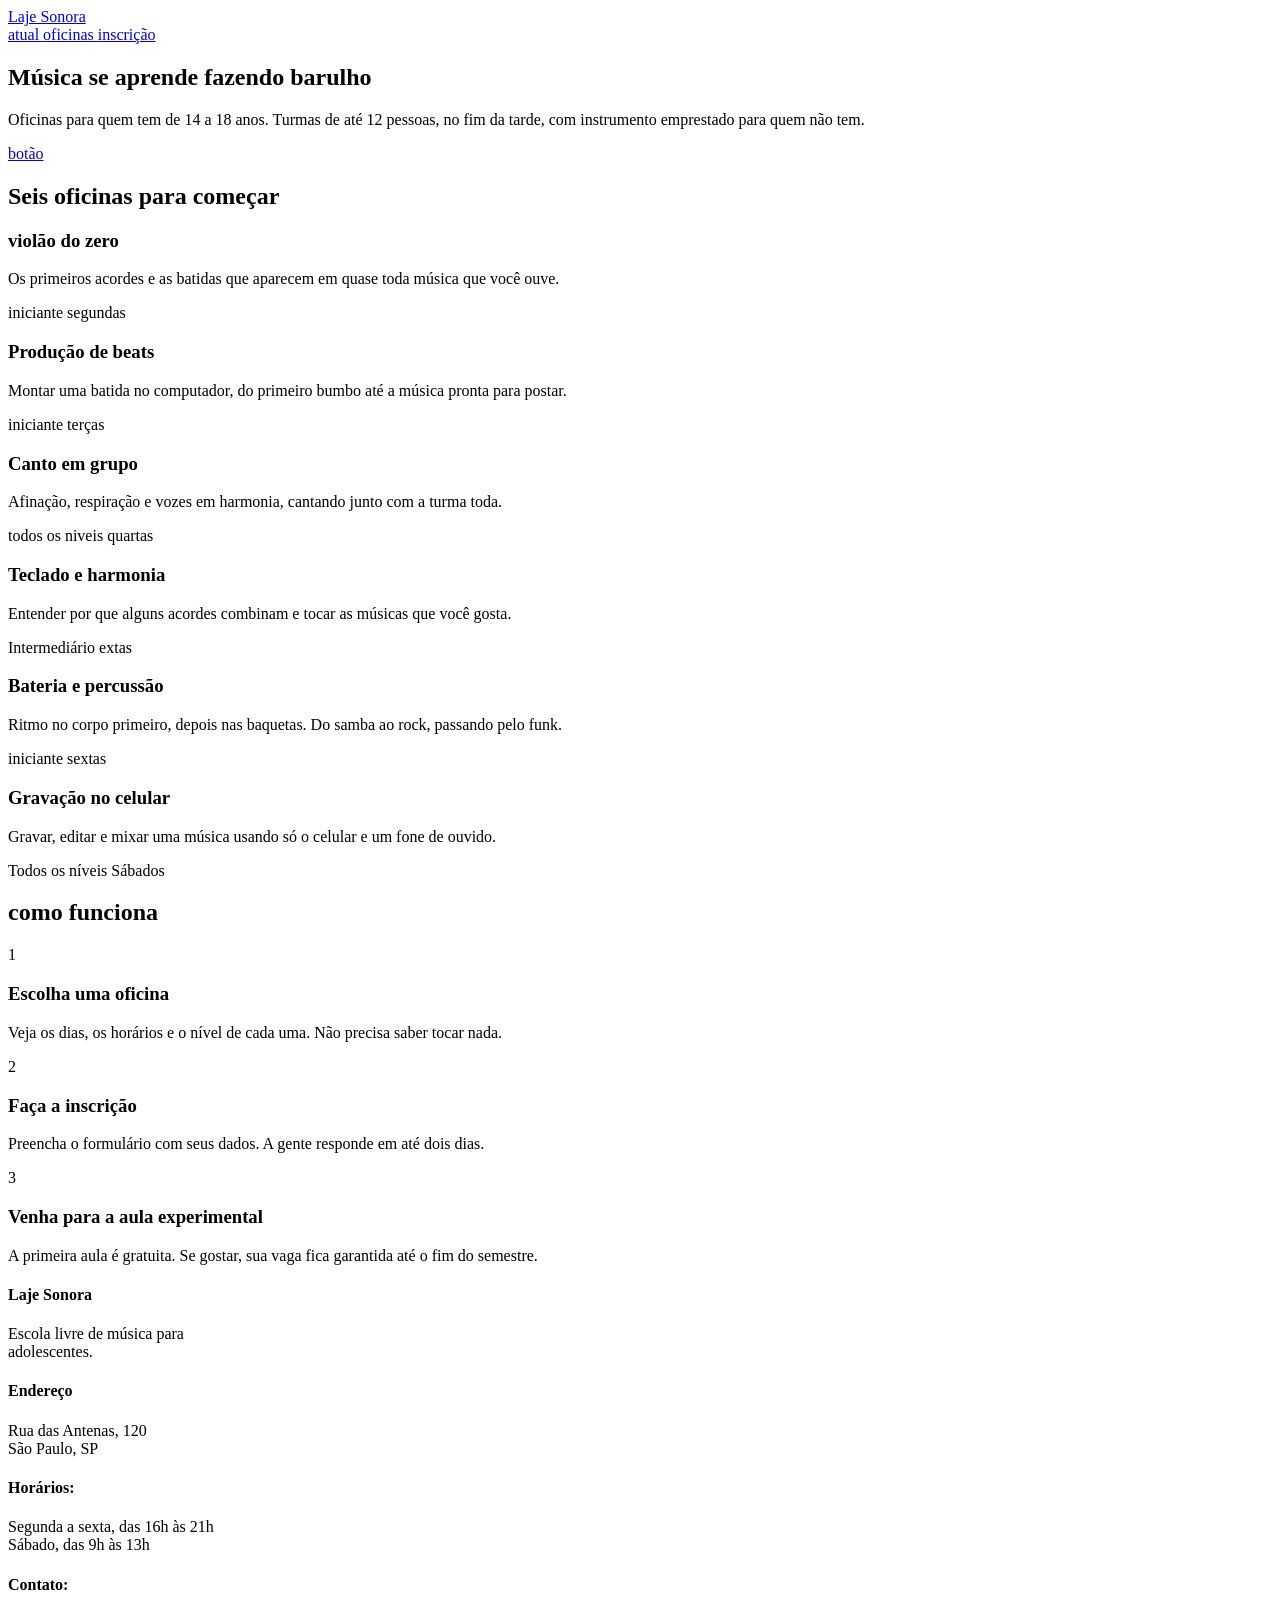
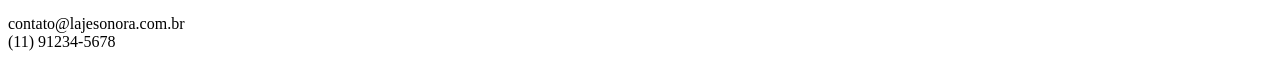
==== index.html @ 2c94d05d "JWTtools" ====
<!DOCTYPE html>
<html lang="pt-BR">
<head>
    <meta charset="UTF-8">
    <meta name="viewport" content="width=device-width, initial-scale=1.0">
    <title>Laje Sonora | Início</title>
    <link rel="stylesheet" href="index.css">
    <link rel="preconnect" href="https://fonts.googleapis.com">
    <link rel="preconnect" href="https://fonts.gstatic.com" crossorigin>
    <link href="https://fonts.googleapis.com/css2?family=Big+Shoulders:opsz,wght@10..72,100..900&display=swap" rel="stylesheet">
    <link rel="preconnect" href="https://fonts.googleapis.com">
<link rel="preconnect" href="https://fonts.gstatic.com" crossorigin>
<link href="https://fonts.googleapis.com/css2?family=Big+Shoulders:opsz,wght@10..72,900&display=swap" rel="stylesheet">
</head>
<body>
    <header class="conteudo topo">
        <a href="index.html" class="logo"> Laje Sonora </a>
        <nav class="menu">
            <a href="index.html"> atual </a>
            <a href="htmls/oficinas.html">oficinas </a>
            <a href="htmls/inscrição.html">inscrição</a>
        </nav>
    </header>

    <main>
        <section class="conteudo cartazes">
            <div class="cartaz cartaz-principal">
                <h1> Música se aprende fazendo barulho</h1>
            </div>
            <div class="cartaz cartaz-lateral">
                <p>Oficinas para quem tem de 14 a 18 anos. Turmas de até 12 pessoas, no fim da tarde, com instrumento emprestado para quem não tem.</p>
                <a href="./htmls/oficinas.html">botão</a>
            </div>
        </section>   
        <section class="conteudo secao">
            <h2 class="titulo-secao">Seis oficinas para começar</h2>
            <div class="card">
                <article class="card">
                    <div class="foto foto-azul"></div>
                    <div class="card-texto">
                        <h3>violão do zero</h3>
                        <p>Os primeiros acordes e as batidas que aparecem em quase toda música que você ouve.</p>
                        <div class="card-info">
                            <span>iniciante</span>
                            <span>segundas</span>
                        </div>
                    </div>
                </article>
                <article class="card">
                    <div class="foto foto-amarela"></div>
                    <div class="card-texto">
                        <h3>Produção de beats</h3>
                        <p>Montar uma batida no computador, do primeiro bumbo até a música pronta para postar.</p>
                        <div class="card-info">
                            <span>iniciante</span>
                            <span>terças</span>
                        </div>
                    </div>
                </article>
                <article class="card">
                    <div class="foto foto-tinta"></div>
                    <div class="card-texto">
                        <h3>Canto em grupo</h3>
                        <p>Afinação, respiração e vozes em harmonia, cantando junto com a turma toda.</p>
                        <div class="card-info">
                            <span>todos os niveis</span>
                            <span>quartas</span>
                        </div>
                    </div>
                </article>
                <article class="card">
                    <div class="foto"></div>
                    <div class="card-texto">
                        <h3>Teclado e harmonia</h3>
                        <p>Entender por que alguns acordes combinam e tocar as músicas que você gosta.</p>
                        <div class="card-info">
                            <span>Intermediário</span>
                            <span><S></S>extas</span>
                        </div>
                    </div>
                </article>
                <article class="card">
                    <div class="foto foto-azul"></div>
                    <div class="card-texto">
                        <h3>Bateria e percussão</h3>
                        <p>Ritmo no corpo primeiro, depois nas baquetas. Do samba ao rock, passando pelo funk.</p>
                        <div class="card-info">
                            <span>iniciante</span>
                            <span>sextas</span>
                        </div>
                    </div>
                </article>
                <article class="card">
                    <div class="foto foto-amarela"></div>
                    <div class="card-texto">
                        <h3>Gravação no celular</h3>
                        <p>Gravar, editar e mixar uma música usando só o celular e um fone de ouvido.</p>
                        <div class="card-info">
                            <span>Todos os níveis</span>
                            <span>Sábados</span>
                        </div>
                    </div>
                </article>
            </div>
        </section>

        <section class="conteudo secao">
            <h2 class="titulo-secao">como funciona</h2>
            <div class="passos">
                <p class="passo-numero">1</p>
                <h3>Escolha uma oficina</h3>
                <p>Veja os dias, os horários e o nível de cada uma. Não precisa saber tocar nada.</p>
            </div>
            <div class="passos">
                <p class="passo-numero">2</p>
                <h3>Faça a inscrição</h3>
                <p>Preencha o formulário com seus dados. A gente responde em até dois dias.</p>
            </div>
            <div class="passos">
                <p class="passo-numero">3</p>
                <h3>Venha para a aula experimental</h3>
                <p>A primeira aula é gratuita. Se gostar, sua vaga fica garantida até o fim do semestre.</p>
            </div>
        </section>

    </main>

    <footer class="rodape">
        <div class="conteudo rodape-coluna">
            <h4>Laje Sonora</h4>
            <p>Escola livre de música para <br> adolescentes.</p>
        </div>
        <div class="conteudo rodape-coluna">
            <h4>Endereço</h4>
            <p>Rua das Antenas, 120<br>São Paulo, SP</p>
        </div>
        <div class="conteudo rodape-coluna">
            <h4>Horários:</h4>
            <p>Segunda a sexta, das 16h às 21h<br>Sábado, das 9h às 13h</p>
        </div>
        <div class="conteudo rodape-coluna">
            <h4>Contato:</h4>
            <p>contato@lajesonora.com.br<br>(11) 91234-5678</p>
        </div>
    </footer>
</body>
</html>
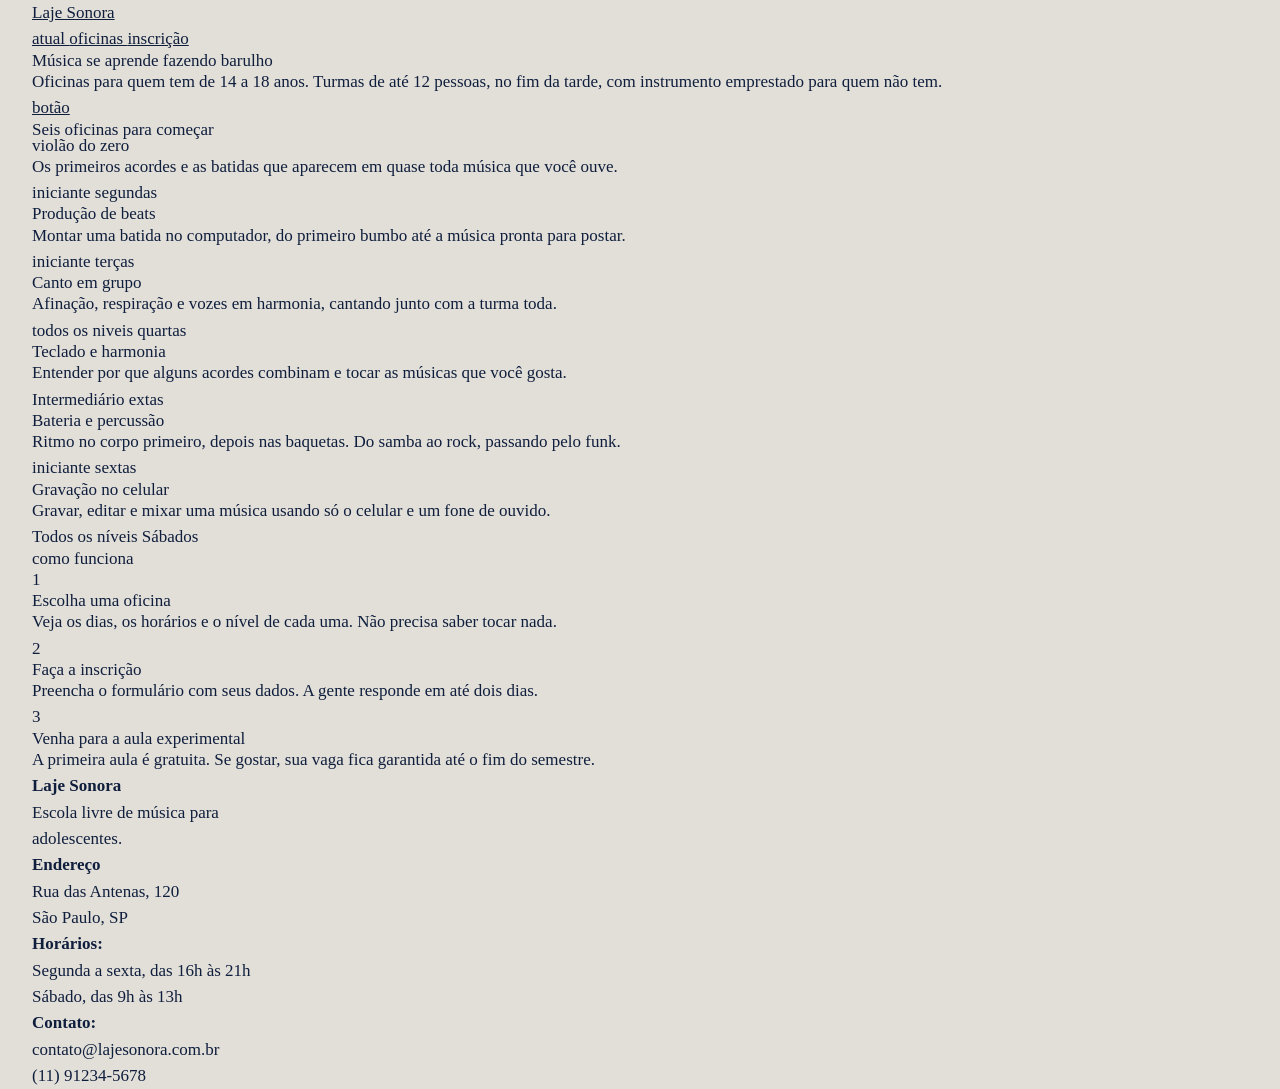
==== commit a5c7bf94: "CSS geral: reset, variáveis e fontes" ====
--- a/index.html
+++ b/index.html
@@ -4,7 +4,7 @@
     <meta charset="UTF-8">
     <meta name="viewport" content="width=device-width, initial-scale=1.0">
     <title>Laje Sonora | Início</title>
-    <link rel="stylesheet" href="index.css">
+    <link rel="stylesheet" href="./CSSs/index.css">
     <link rel="preconnect" href="https://fonts.googleapis.com">
     <link rel="preconnect" href="https://fonts.gstatic.com" crossorigin>
     <link href="https://fonts.googleapis.com/css2?family=Big+Shoulders:opsz,wght@10..72,100..900&display=swap" rel="stylesheet">
--- a/CSSs/index.css
+++ b/CSSs/index.css
@@ -0,0 +1,38 @@
+*{
+    margin: 0;
+    padding: 0;
+    box-sizing: border-box;
+    color: inherit;
+}
+
+:root{
+    --concreto: #E2DFD8;
+    --concreto-escuro: #CBC7BE;
+    --tinta: #0F1E3D;
+    --caixa-dagua:#1F5FBF;
+    --fita: #F3C623;
+    --branco: #FFFFFF;
+
+    --fonte-cartaz: "Big Shoulders", "Arial Narrow", sans-serif;
+    --fonte-texto: "archivo", "arial", sans-serif;
+}
+
+body{
+    background-color: var(--concreto);
+    color: var(--tinta);
+    font: var(--fonte-texto);
+    font-size: 17px;
+    line-height: 1.55;
+}
+
+h1, h2, h3 {
+    font: var(--fonte-cartaz);
+    font: 900;
+    line-height: 0.95;
+}
+
+.conteudo{
+    max-height: 1200px;
+    margin-inline: auto;
+    padding-inline: 32px;
+}
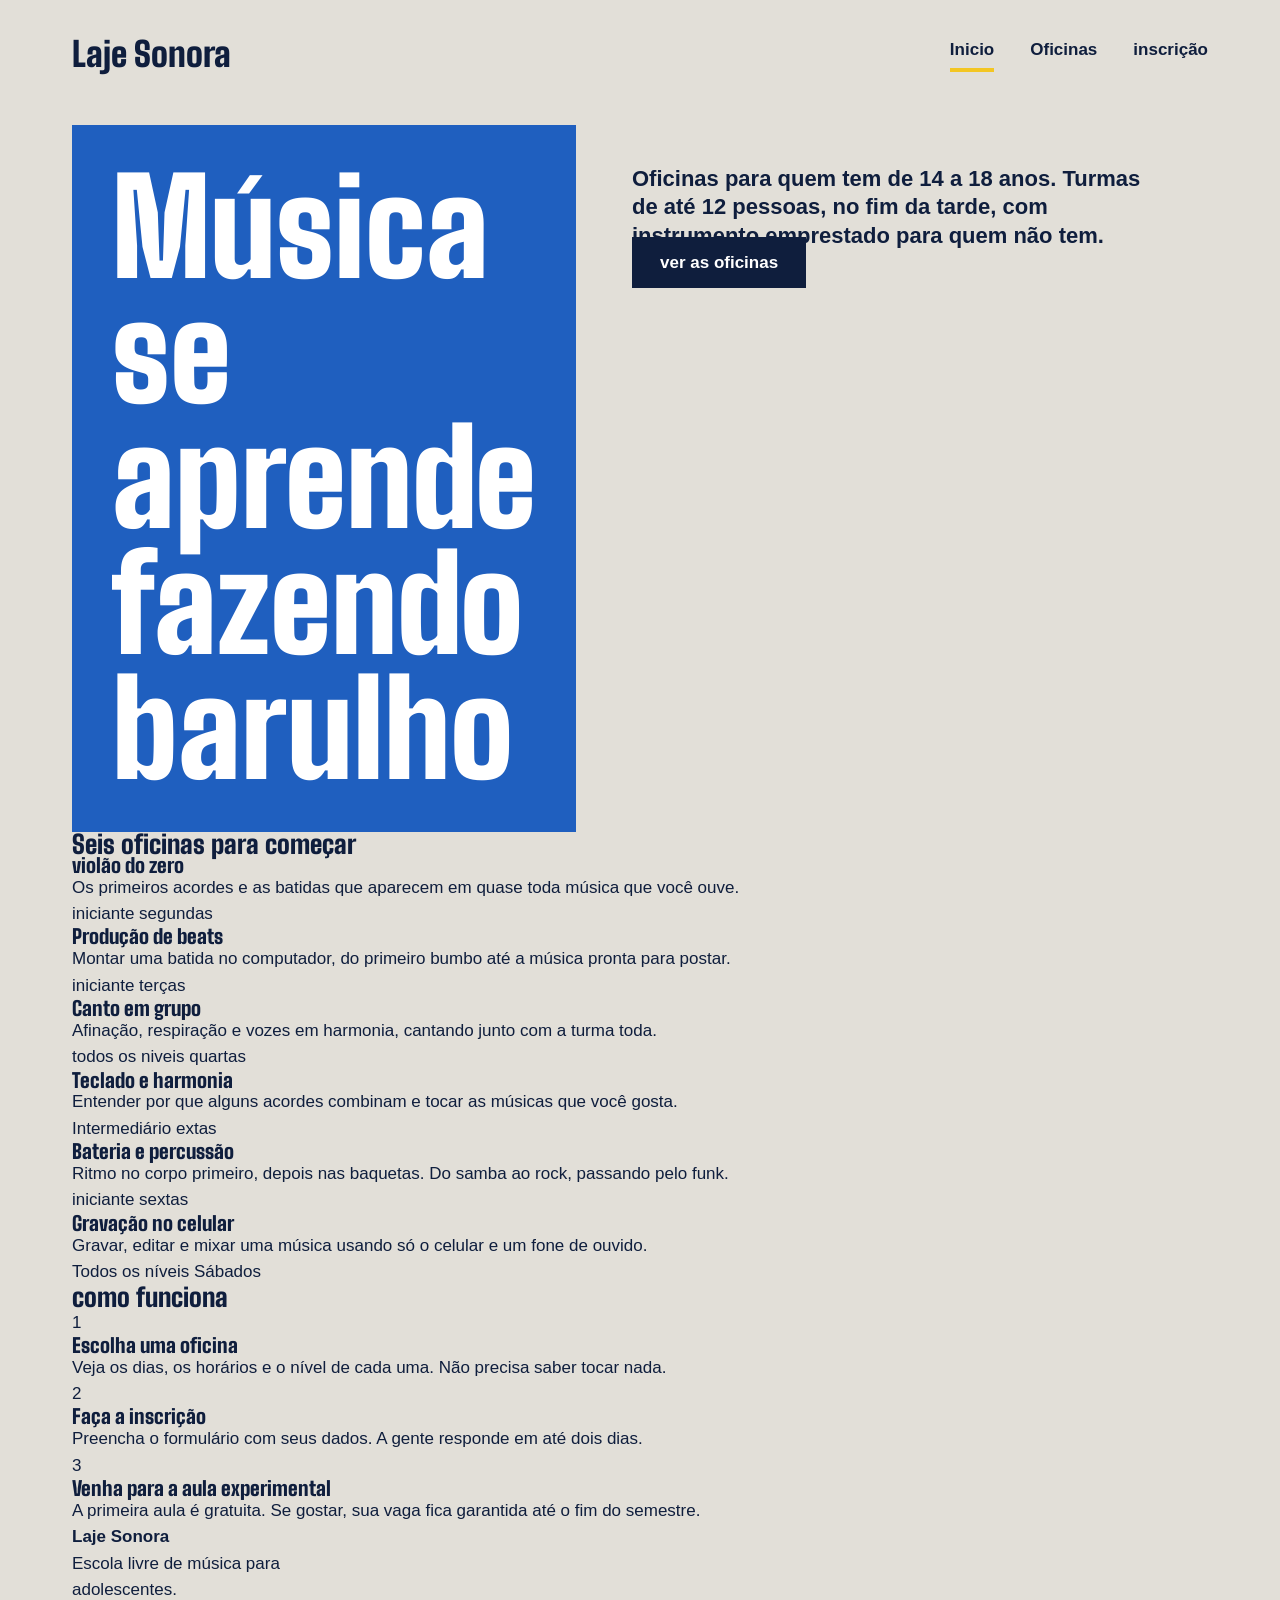
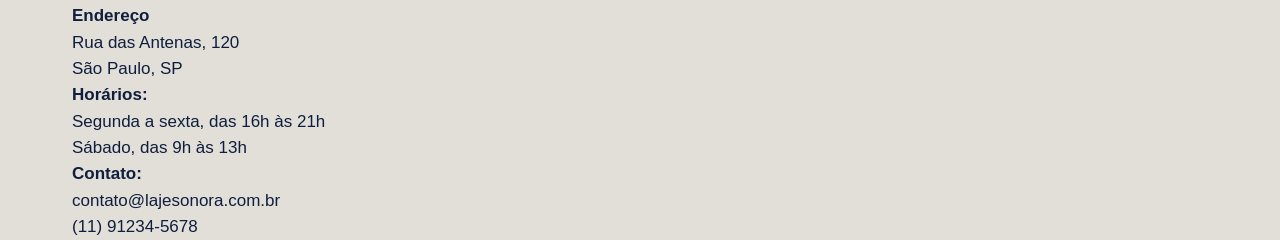
==== commit 2c3d8723: "cartazes do topo" ====
--- a/index.html
+++ b/index.html
@@ -1,5 +1,6 @@
 <!DOCTYPE html>
 <html lang="pt-BR">
+
 <head>
     <meta charset="UTF-8">
     <meta name="viewport" content="width=device-width, initial-scale=1.0">
@@ -7,18 +8,21 @@
     <link rel="stylesheet" href="./CSSs/index.css">
     <link rel="preconnect" href="https://fonts.googleapis.com">
     <link rel="preconnect" href="https://fonts.gstatic.com" crossorigin>
-    <link href="https://fonts.googleapis.com/css2?family=Big+Shoulders:opsz,wght@10..72,100..900&display=swap" rel="stylesheet">
+    <link href="https://fonts.googleapis.com/css2?family=Big+Shoulders:opsz,wght@10..72,100..900&display=swap"
+        rel="stylesheet">
     <link rel="preconnect" href="https://fonts.googleapis.com">
-<link rel="preconnect" href="https://fonts.gstatic.com" crossorigin>
-<link href="https://fonts.googleapis.com/css2?family=Big+Shoulders:opsz,wght@10..72,900&display=swap" rel="stylesheet">
+    <link rel="preconnect" href="https://fonts.gstatic.com" crossorigin>
+    <link href="https://fonts.googleapis.com/css2?family=Big+Shoulders:opsz,wght@10..72,900&display=swap"
+        rel="stylesheet">
 </head>
+
 <body>
     <header class="conteudo topo">
         <a href="index.html" class="logo"> Laje Sonora </a>
         <nav class="menu">
-            <a href="index.html"> atual </a>
-            <a href="htmls/oficinas.html">oficinas </a>
-            <a href="htmls/inscrição.html">inscrição</a>
+            <a href="index.html" class="atual"> Inicio </a>
+            <a href="htmls/oficinas.html"> Oficinas </a>
+            <a href="htmls/inscrição.html"> inscrição</a>
         </nav>
     </header>
 
@@ -28,10 +32,11 @@
                 <h1> Música se aprende fazendo barulho</h1>
             </div>
             <div class="cartaz cartaz-lateral">
-                <p>Oficinas para quem tem de 14 a 18 anos. Turmas de até 12 pessoas, no fim da tarde, com instrumento emprestado para quem não tem.</p>
-                <a href="./htmls/oficinas.html">botão</a>
+                <p>Oficinas para quem tem de 14 a 18 anos. Turmas de até 12 pessoas, no fim da tarde, com instrumento
+                    emprestado para quem não tem.</p>
+                <a href="./htmls/oficinas.html" class="botao">ver as oficinas</a>
             </div>
-        </section>   
+        </section>
         <section class="conteudo secao">
             <h2 class="titulo-secao">Seis oficinas para começar</h2>
             <div class="card">
@@ -144,4 +149,5 @@
         </div>
     </footer>
 </body>
+
 </html>
--- a/CSSs/index.css
+++ b/CSSs/index.css
@@ -2,7 +2,6 @@
     margin: 0;
     padding: 0;
     box-sizing: border-box;
-    color: inherit;
 }
 
 :root{
@@ -14,25 +13,118 @@
     --branco: #FFFFFF;
 
     --fonte-cartaz: "Big Shoulders", "Arial Narrow", sans-serif;
-    --fonte-texto: "archivo", "arial", sans-serif;
+    --fonte-texto: "Archivo", Arial, sans-serif;
 }
+
 
 body{
     background-color: var(--concreto);
     color: var(--tinta);
-    font: var(--fonte-texto);
+    font-family: var(--fonte-texto);
     font-size: 17px;
     line-height: 1.55;
 }
 
 h1, h2, h3 {
-    font: var(--fonte-cartaz);
-    font: 900;
+    font-family: var(--fonte-cartaz);
+    font-weight: 900;
     line-height: 0.95;
 }
 
+a{
+    color: inherit;
+}
 .conteudo{
-    max-height: 1200px;
+    max-width: 1200px;
     margin-inline: auto;
     padding-inline: 32px;
+}
+
+.topo{
+    display: flex;
+    padding-block: 28px;
+    justify-content: space-between;
+    align-items: center;
+}
+
+.logo{
+    font-family: var(--fonte-cartaz);
+    font-size: 34px;
+    font-weight:900;
+    text-decoration: none;
+}
+
+.menu{
+    display: flex;
+    gap: 36px;
+}
+
+.menu a{
+    font-weight: 600;
+    text-decoration: none;
+    padding-bottom: 4px;
+    border-bottom: 4px solid transparent;
+}
+
+.menu a:hover{
+   border-bottom-color: var(--tinta);
+}
+
+.menu a.atual{
+    border-bottom-color: var(--fita);
+}
+
+.cartazes{
+    margin-top: 16px;
+    display: flex;
+    gap: 16px;
+}
+
+.cartaz{
+    padding: 40px;
+}
+
+.cartaz-principal{
+    background-color: var(--caixa-dagua);
+    color: var(--branco);
+    flex: 2;
+}
+
+.cartaz-principal h1{
+    font-size: 132px;
+    max-width: 9ch;
+}s
+
+.cartaz-lateral{
+    align-items: flex-start;
+    background-color: var(--fita);
+    flex: 1;
+    display: flex;
+    flex-direction: column;
+    justify-content: space-between;
+    gap: 32px;
+}
+
+.cartaz-lateral p{
+    align-items: flex-start;
+    font-size: 22px;
+    font-weight: 600;
+    line-height: 1.3;
+    
+}
+
+.botao{
+    background-color: var(--tinta);
+    color: var(--branco);
+    font-weight: 700;
+    text-decoration: none;
+    padding: 16px 28px;
+    border: none;
+    font-family: var(--fonte-texto);
+    font-size: 17px;
+    cursor: pointer;
+}
+
+.botao:hover{
+    background-color: var(--caixa-dagua);
 }
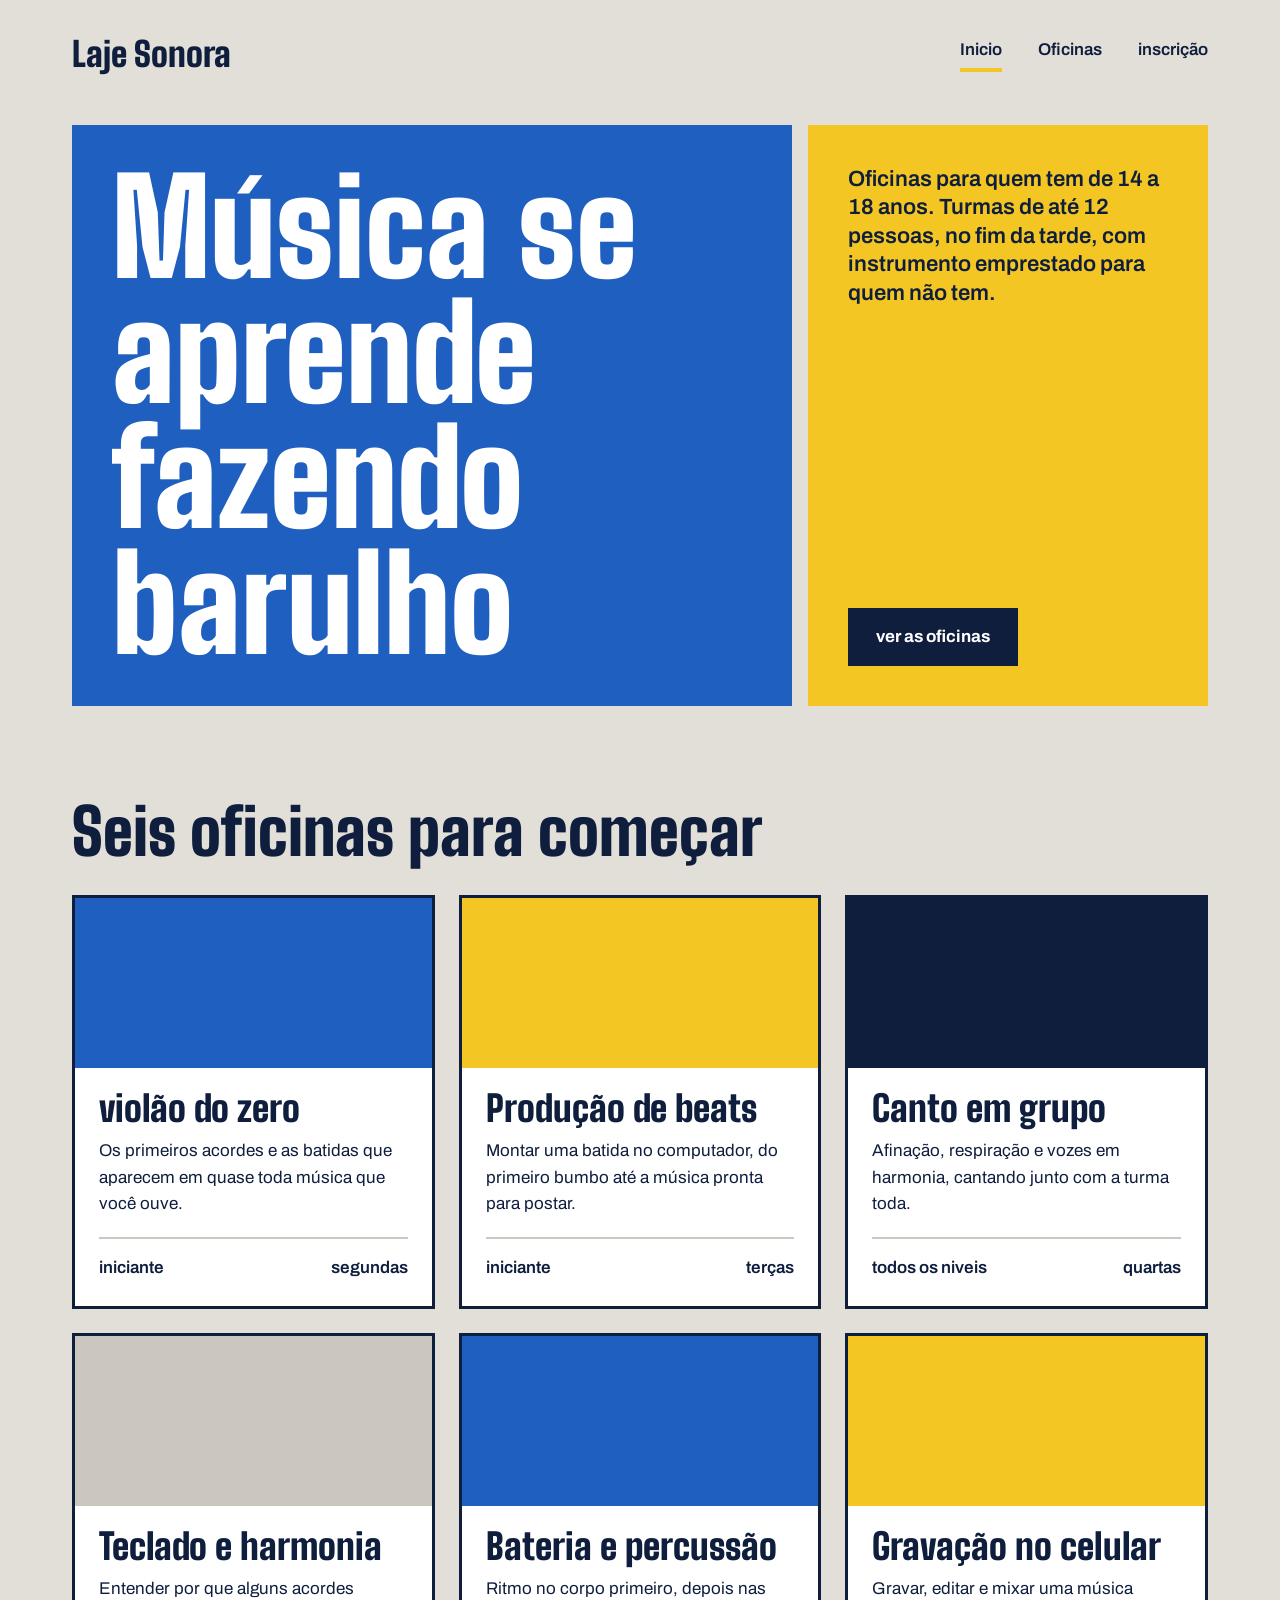
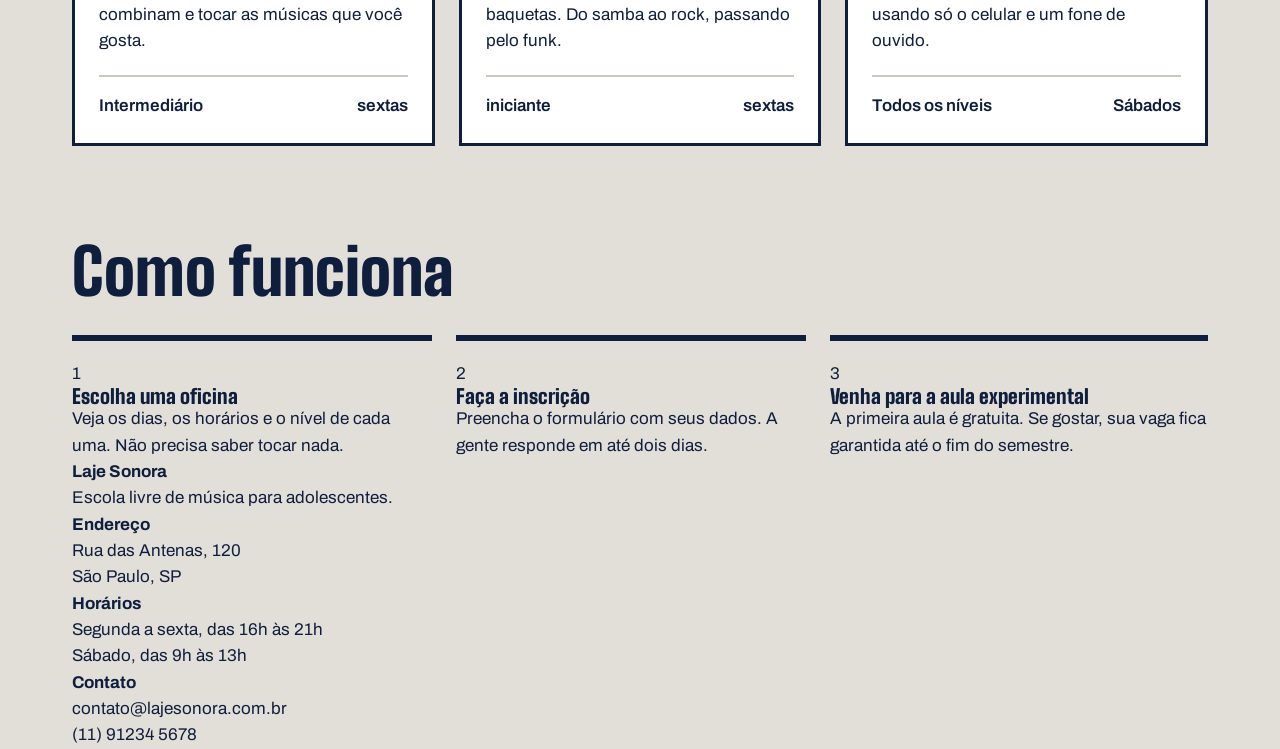
==== commit de771c0d: "correcoes" ====
--- a/index.html
+++ b/index.html
@@ -5,15 +5,14 @@
     <meta charset="UTF-8">
     <meta name="viewport" content="width=device-width, initial-scale=1.0">
     <title>Laje Sonora | Início</title>
-    <link rel="stylesheet" href="./CSSs/index.css">
     <link rel="preconnect" href="https://fonts.googleapis.com">
     <link rel="preconnect" href="https://fonts.gstatic.com" crossorigin>
     <link href="https://fonts.googleapis.com/css2?family=Big+Shoulders:opsz,wght@10..72,100..900&display=swap"
         rel="stylesheet">
     <link rel="preconnect" href="https://fonts.googleapis.com">
     <link rel="preconnect" href="https://fonts.gstatic.com" crossorigin>
-    <link href="https://fonts.googleapis.com/css2?family=Big+Shoulders:opsz,wght@10..72,900&display=swap"
-        rel="stylesheet">
+    <link href="https://fonts.googleapis.com/css2?family=Archivo:ital,wght@0,100..900;1,100..900&family=Big+Shoulders:opsz,wght@10..72,900&display=swap" rel="stylesheet">
+    <link rel="stylesheet" href="./CSSs/index.css">
 </head>
 
 <body>
@@ -39,7 +38,7 @@
         </section>
         <section class="conteudo secao">
             <h2 class="titulo-secao">Seis oficinas para começar</h2>
-            <div class="card">
+            <div class="cards">
                 <article class="card">
                     <div class="foto foto-azul"></div>
                     <div class="card-texto">
@@ -80,7 +79,7 @@
                         <p>Entender por que alguns acordes combinam e tocar as músicas que você gosta.</p>
                         <div class="card-info">
                             <span>Intermediário</span>
-                            <span><S></S>extas</span>
+                            <span>sextas</span>
                         </div>
                     </div>
                 </article>
@@ -110,42 +109,46 @@
         </section>
 
         <section class="conteudo secao">
-            <h2 class="titulo-secao">como funciona</h2>
+            <h2 class="titulo-secao">Como funciona</h2>
             <div class="passos">
-                <p class="passo-numero">1</p>
-                <h3>Escolha uma oficina</h3>
-                <p>Veja os dias, os horários e o nível de cada uma. Não precisa saber tocar nada.</p>
-            </div>
-            <div class="passos">
-                <p class="passo-numero">2</p>
-                <h3>Faça a inscrição</h3>
-                <p>Preencha o formulário com seus dados. A gente responde em até dois dias.</p>
-            </div>
-            <div class="passos">
-                <p class="passo-numero">3</p>
-                <h3>Venha para a aula experimental</h3>
-                <p>A primeira aula é gratuita. Se gostar, sua vaga fica garantida até o fim do semestre.</p>
+                <div class="passo">
+                    <p class="passo-numero">1</p>
+                    <h3>Escolha uma oficina</h3>
+                    <p>Veja os dias, os horários e o nível de cada uma. Não precisa saber tocar nada.</p>
+                </div>
+                <div class="passo">
+                    <p class="passo-numero">2</p>
+                    <h3>Faça a inscrição</h3>
+                    <p>Preencha o formulário com seus dados. A gente responde em até dois dias.</p>
+                </div>
+                <div class="passo">
+                    <p class="passo-numero">3</p>
+                    <h3>Venha para a aula experimental</h3>
+                    <p>A primeira aula é gratuita. Se gostar, sua vaga fica garantida até o fim do semestre.</p>
+                </div>
             </div>
         </section>
 
     </main>
 
     <footer class="rodape">
-        <div class="conteudo rodape-coluna">
-            <h4>Laje Sonora</h4>
-            <p>Escola livre de música para <br> adolescentes.</p>
-        </div>
-        <div class="conteudo rodape-coluna">
-            <h4>Endereço</h4>
-            <p>Rua das Antenas, 120<br>São Paulo, SP</p>
-        </div>
-        <div class="conteudo rodape-coluna">
-            <h4>Horários:</h4>
-            <p>Segunda a sexta, das 16h às 21h<br>Sábado, das 9h às 13h</p>
-        </div>
-        <div class="conteudo rodape-coluna">
-            <h4>Contato:</h4>
-            <p>contato@lajesonora.com.br<br>(11) 91234-5678</p>
+        <div class="conteudo rodape-colunas">
+            <div class="rodape-coluna">
+                <h4>Laje Sonora</h4>
+                <p>Escola livre de música para adolescentes.</p>
+            </div>
+            <div class="rodape-coluna">
+                <h4>Endereço</h4>
+                <p>Rua das Antenas, 120<br>São Paulo, SP</p>
+            </div>
+            <div class="rodape-coluna">
+                <h4>Horários</h4>
+                <p>Segunda a sexta, das 16h às 21h<br>Sábado, das 9h às 13h</p>
+            </div>
+            <div class="rodape-coluna">
+                <h4>Contato</h4>
+                <p>contato@lajesonora.com.br<br>(11) 91234 5678</p>
+            </div>
         </div>
     </footer>
 </body>
--- a/CSSs/index.css
+++ b/CSSs/index.css
@@ -93,7 +93,7 @@
 .cartaz-principal h1{
     font-size: 132px;
     max-width: 9ch;
-}s
+}
 
 .cartaz-lateral{
     align-items: flex-start;
@@ -127,4 +127,74 @@
 
 .botao:hover{
     background-color: var(--caixa-dagua);
+}
+
+.secao{
+    margin-top: 96px;
+}
+
+.titulo-secao{
+    font-size: 64px;
+    margin-bottom: 32px;
+}
+
+.cards{
+    display: flex;
+    flex-wrap: wrap;
+    gap: 24px;
+}
+
+.card{
+    background-color: var(--branco);
+    border: 3px solid var(--tinta);
+    flex: 1 1 340px;
+}
+
+.card .foto{
+    height: 170px;
+}
+
+.foto{
+    background-color: var(--concreto-escuro);
+}
+
+.foto-azul{
+    background-color: var(--caixa-dagua);
+}
+
+.foto-amarela{
+    background-color: var(--fita);
+}
+
+.foto-tinta{
+    background-color: var(--tinta);
+}
+
+.card-texto{
+    padding: 24px;
+}
+
+.card h3{
+    font-size: 36px;
+    margin-bottom: 12px;
+}
+
+.card-info{
+    display: flex;
+    margin-top: 20px;
+    padding-top: 16px;
+    border-top: 2px solid var(--concreto-escuro);
+    font-weight: 600;
+    justify-content: space-between;
+}
+
+.passos{
+    display: flex;
+    gap: 24px;
+}
+
+.passo-numero{
+    border-top: 6px solid var(--tinta);
+    padding-top: 20px;
+    flex: 1;
 }
